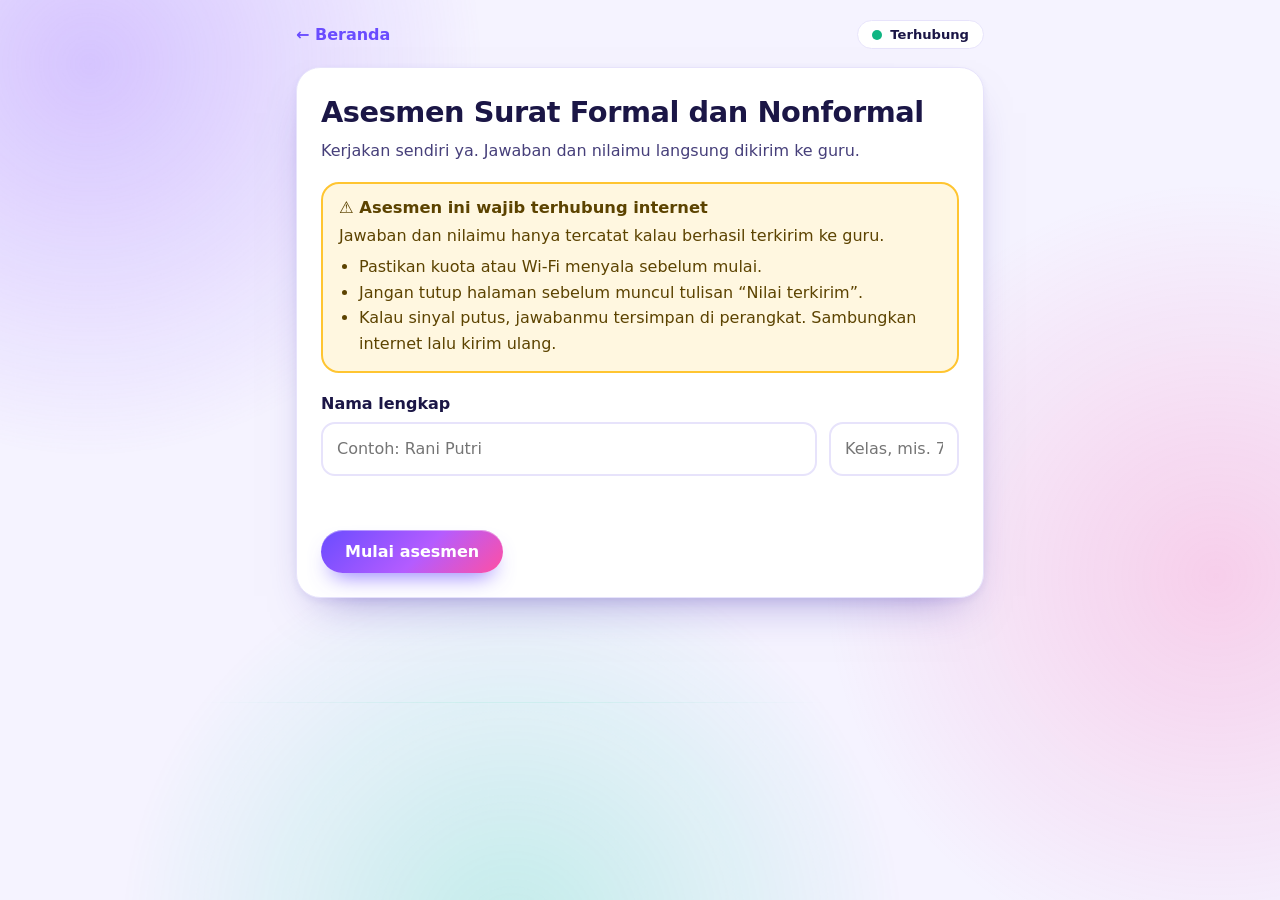
==== asesmen.html @ 4708975e "Add files via upload" ====
<!DOCTYPE html>
<html lang="id">
<head>
<meta charset="utf-8">
<meta name="viewport" content="width=device-width, initial-scale=1">
<meta name="theme-color" content="#6a4cff">
<title>Asesmen | Literasa</title>
<link rel="manifest" href="manifest.json">
<link rel="stylesheet" href="literasa.css">
<style>
.wrap{max-width:720px;margin:0 auto;padding:20px 16px 80px}
.top{display:flex;align-items:center;justify-content:space-between;gap:12px;margin-bottom:18px}
.back{color:var(--v);font-weight:700;text-decoration:none}
.pill{display:inline-flex;align-items:center;gap:8px;padding:6px 14px;border-radius:999px;font:700 .82rem var(--f-h);background:var(--card);border:1px solid var(--line)}
.pill i{width:10px;height:10px;border-radius:50%;background:var(--bad);display:block}
.pill.on i{background:var(--ok)}
.card{background:var(--card);border:1px solid var(--line);border-radius:24px;padding:24px;box-shadow:var(--sh);animation:inn .5s both}
h1{margin:.1em 0 .3em;font-size:1.8rem;line-height:1.2}
.sub{color:var(--ink2);margin:0 0 6px}
.warn{background:#fff7e0;border:2px solid var(--sun);border-radius:18px;padding:14px 16px;margin:18px 0;color:#5c4300}
.warn b{display:block;font:700 1.02rem var(--f-h);margin-bottom:6px}
.warn ul{margin:6px 0 0;padding-left:20px}
.alert{background:#ffe9ed;border:2px solid var(--bad);color:#7a1226;border-radius:14px;padding:10px 14px;margin:12px 0;font-weight:600}
label{display:block;font-weight:700;margin:16px 0 6px}
input[type=text],textarea{width:100%;font:inherit;padding:12px 14px;border:2px solid var(--line);border-radius:14px;background:#fff;color:var(--ink)}
input:focus,textarea:focus{outline:none;border-color:var(--v)}
.row{display:grid;grid-template-columns:1fr 130px;gap:12px}
.err{color:var(--bad);font-weight:700;min-height:1.4em;margin:10px 0 0}
.actions{display:flex;gap:10px;justify-content:space-between;margin-top:22px;flex-wrap:wrap}
.btn.ghost{background:var(--tint);color:var(--v);box-shadow:none}
.btn.ghost:disabled{background:var(--tint);color:#a9a5cf}
.meta{display:flex;justify-content:space-between;align-items:center;font:700 .9rem var(--f-h);color:var(--mut);margin-bottom:8px}
.track{height:10px;background:var(--tint);border-radius:99px;overflow:hidden;margin-bottom:20px}
.track div{height:100%;width:0;background:var(--g1);border-radius:99px;transition:width .4s var(--spring)}
.q{font:600 1.15rem/1.5 var(--f-b);margin:0 0 16px}
.opt{display:flex;gap:12px;align-items:center;width:100%;text-align:left;font:inherit;font-weight:600;color:var(--ink);background:#fff;border:2px solid var(--line);border-radius:16px;padding:12px 14px;margin-bottom:10px;cursor:pointer;transition:border-color .2s,background .2s}
.opt:hover{border-color:var(--v2)}
.opt i{flex:none;width:32px;height:32px;border-radius:10px;background:var(--tint);color:var(--v);display:grid;place-items:center;font:700 .95rem var(--f-h);font-style:normal}
.opt.sel{border-color:var(--v);background:var(--tint)}
.opt.sel i{background:var(--v);color:#fff}
.skor{font:800 4rem/1 var(--f-h);margin:10px 0;background:var(--g1);-webkit-background-clip:text;background-clip:text;color:transparent}
.center{text-align:center}
[hidden]{display:none!important}
@media(max-width:480px){.row{grid-template-columns:1fr}}
</style>
</head>
<body>
<div class="aurora"><i></i><i></i><i></i></div>
<main class="wrap">
  <div class="top">
    <a class="back" href="index.html">← Beranda</a>
    <span class="pill" id="net"><i></i><span>Memeriksa…</span></span>
  </div>

  <!-- 1. Gerbang: peringatan wajib internet -->
  <section class="card" id="gate">
    <h1>Asesmen Surat Formal dan Nonformal</h1>
    <p class="sub">Kerjakan sendiri ya. Jawaban dan nilaimu langsung dikirim ke guru.</p>

    <div class="warn" role="alert">
      <b>⚠️ Asesmen ini wajib terhubung internet</b>
      Jawaban dan nilaimu hanya tercatat kalau berhasil terkirim ke guru.
      <ul>
        <li>Pastikan kuota atau Wi-Fi menyala sebelum mulai.</li>
        <li>Jangan tutup halaman sebelum muncul tulisan “Nilai terkirim”.</li>
        <li>Kalau sinyal putus, jawabanmu tersimpan di perangkat. Sambungkan internet lalu kirim ulang.</li>
      </ul>
    </div>
    <div class="alert" id="offmsg" hidden>Kamu sedang offline. Tombol mulai aktif lagi setelah internet tersambung.</div>

    <label for="nama">Nama lengkap</label>
    <div class="row">
      <input type="text" id="nama" maxlength="80" autocomplete="name" placeholder="Contoh: Rani Putri">
      <input type="text" id="kelas" maxlength="10" placeholder="Kelas, mis. 7A" aria-label="Kelas">
    </div>
    <p class="err" id="err" role="status"></p>
    <div class="actions">
      <button class="btn" id="mulai" type="button">Mulai asesmen</button>
    </div>
  </section>

  <!-- 2. Soal -->
  <section class="card" id="quiz" hidden>
    <div class="alert" id="qwarn" hidden>Koneksi terputus. Kamu masih bisa menjawab, tapi internet harus menyala saat menekan Kirim.</div>
    <div class="meta"><span id="no"></span><span id="who"></span></div>
    <div class="track"><div id="bar"></div></div>
    <p class="q" id="teks"></p>
    <div id="opsi"></div>
    <div class="actions">
      <button class="btn ghost" id="prev" type="button">Sebelumnya</button>
      <button class="btn" id="next" type="button">Berikutnya</button>
      <button class="btn" id="kirim" type="button" hidden>Selesai dan kirim</button>
    </div>
  </section>

  <!-- 3. Pengiriman dan hasil -->
  <section class="card center" id="done" hidden>
    <h1 id="djudul">Mengirim jawaban…</h1>
    <div class="skor" id="dskor" hidden></div>
    <p class="sub" id="dstat"></p>
    <div class="actions" style="justify-content:center">
      <button class="btn" id="retry" type="button" hidden>Kirim ulang</button>
      <a class="btn" id="home" href="index.html" hidden>Kembali ke beranda</a>
    </div>
  </section>
</main>

<script>
/* ===== PENGATURAN: ganti dua baris ini ===== */
const URL_SHEET='https://script.google.com/macros/s/AKfycbwbvzSiBjt3e737lw__3G7nN9aGJKggZ-OOGDJ2PV_Izs_ZrsFRIi8UOTPa1bT-XPfjow/exec';
const SECRET='BAGUSWINDUAJI';

/* ===== SOAL (contoh, ganti dengan soalmu) =====
   id harus sama dengan id di KUNCI pada Code.gs.
   Kunci jawaban TIDAK ditaruh di sini, supaya tidak bisa diintip siswa. */
const SOAL=[
 {id:'q1',tipe:'pg',teks:'Ciri surat formal yang tepat adalah…',opsi:['Memakai bahasa santai dan emotikon','Memakai kop surat dan bahasa baku','Ditulis tanpa salam pembuka','Memakai singkatan gaul']},
 {id:'q2',tipe:'pg',teks:'Surat kepada sahabat untuk bercerita tentang liburan termasuk surat…',opsi:['Nonformal','Dinas','Niaga','Resmi']},
 {id:'q3',tipe:'pg',teks:'Bagian atas surat resmi yang memuat identitas dan alamat instansi disebut…',opsi:['Salam penutup','Isi surat','Kop surat','Lampiran']},
 {id:'q4',tipe:'pg',teks:'Salam pembuka yang tepat pada surat formal adalah…',opsi:['Halo, apa kabar?','Hai, Bapak!','Sobat,','Dengan hormat,']},
 {id:'q5',tipe:'pg',teks:'Pada surat resmi, “Hal” berarti…',opsi:['Alamat penerima','Tanggal surat','Perihal atau pokok isi surat','Lampiran']},
 {id:'q6',tipe:'pg',teks:'Salam penutup yang tepat pada surat formal adalah…',opsi:['Dadah, sampai jumpa!','Hormat kami,','Peluk cium,','Salam kece,']},
 {id:'q7',tipe:'pg',teks:'Kalimat pembuka yang cocok untuk surat nonformal adalah…',opsi:['Hai, Rani! Apa kabarmu?','Yth. Bapak Kepala Sekolah','Perihal permohonan izin','Dengan ini kami memberitahukan']},
 {id:'q8',tipe:'pg',teks:'Singkatan “Yth.” berarti…',opsi:['Yang tertua','Yang tegas','Yang terhormat','Yang terhubung']},
 {id:'q9',tipe:'pg',teks:'“Dengan hormat, kami mengundang Bapak/Ibu Wali Murid untuk menghadiri rapat…” Kutipan ini berasal dari surat…',opsi:['Nonformal','Kaleng','Pribadi','Formal']},
 {id:'q10',tipe:'pg',teks:'Pernyataan yang benar tentang surat nonformal adalah…',opsi:['Wajib memakai nomor surat','Tidak boleh ada salam','Bahasanya boleh akrab tetapi tetap sopan','Harus memakai stempel']},
 {id:'u1',tipe:'uraian',teks:'Tulis dua kalimat pembuka surat undangan rapat dari sekolah untuk wali murid.'}
];

const SK='literasa_asesmen';
const $=s=>document.querySelector(s);
let st=null,idx=0,mengirim=false;

const load=()=>{try{return JSON.parse(localStorage.getItem(SK)||'null')}catch(e){return null}};
const save=()=>{try{localStorage.setItem(SK,JSON.stringify(st))}catch(e){}};
const uid=()=>(crypto.randomUUID&&crypto.randomUUID())||Date.now()+'-'+Math.random().toString(36).slice(2);
function show(id){['gate','quiz','done'].forEach(x=>$('#'+x).hidden=(x!==id));window.scrollTo(0,0)}

/* ---------- status koneksi ---------- */
function net(){
  const on=navigator.onLine;
  $('#net').className='pill'+(on?' on':'');
  $('#net span').textContent=on?'Terhubung':'Tidak ada internet';
  $('#mulai').disabled=!on;
  $('#offmsg').hidden=on;
  $('#qwarn').hidden=on;
  if(on&&st&&st.selesai&&!$('#done').hidden&&!mengirim)kirim();
}
addEventListener('online',net);
addEventListener('offline',net);

async function cekServer(){
  if(!navigator.onLine)return false;
  const c=new AbortController(),t=setTimeout(()=>c.abort(),8000);
  try{
    const r=await fetch(URL_SHEET+'?ping='+Date.now(),{signal:c.signal,cache:'no-store'});
    const j=await r.json();
    return !!j.ok;
  }catch(e){return false}
  finally{clearTimeout(t)}
}

/* ---------- mulai ---------- */
async function mulai(){
  const nama=$('#nama').value.trim(),kelas=$('#kelas').value.trim().toUpperCase();
  if(nama.length<3||!kelas){$('#err').textContent='Isi nama lengkap dan kelas dulu.';return}
  $('#err').textContent='';
  const b=$('#mulai');b.disabled=true;b.textContent='Memeriksa koneksi…';
  const ok=await cekServer();
  b.textContent='Mulai asesmen';b.disabled=!navigator.onLine;
  if(!ok){$('#err').textContent='Belum bisa terhubung ke server guru. Pastikan internet menyala, lalu coba lagi.';return}

  const lama=load();
  if(lama&&lama.nama===nama&&lama.kelas===kelas){st=lama}
  else{st={id:uid(),nama,kelas,mulai:new Date().toISOString(),jawaban:{},selesai:false,idx:0};save()}

  $('#who').textContent=st.nama+' · '+st.kelas;
  if(st.selesai){show('done');kirim();return}
  idx=st.idx||0;show('quiz');render();
}
$('#mulai').onclick=mulai;

/* ---------- tampil soal ---------- */
function render(){
  const q=SOAL[idx];st.idx=idx;save();
  $('#no').textContent='Soal '+(idx+1)+' dari '+SOAL.length;
  $('#bar').style.width=((idx+1)/SOAL.length*100)+'%';
  $('#teks').textContent=q.teks;
  const box=$('#opsi');box.innerHTML='';
  if(q.tipe==='pg'){
    q.opsi.forEach((t,i)=>{
      const h='ABCD'[i],b=document.createElement('button');
      b.type='button';b.className='opt'+(st.jawaban[q.id]===h?' sel':'');
      const k=document.createElement('i'),s=document.createElement('span');
      k.textContent=h;s.textContent=t;b.append(k,s);
      b.onclick=()=>{st.jawaban[q.id]=h;save();render()};
      box.appendChild(b);
    });
  }else{
    const t=document.createElement('textarea');
    t.rows=5;t.maxLength=600;t.placeholder='Tulis jawabanmu di sini…';t.value=st.jawaban[q.id]||'';
    t.setAttribute('aria-label','Jawaban uraian');
    t.oninput=()=>{st.jawaban[q.id]=t.value;save()};
    box.appendChild(t);
  }
  $('#prev').disabled=idx===0;
  const akhir=idx===SOAL.length-1;
  $('#next').hidden=akhir;$('#kirim').hidden=!akhir;
}
$('#prev').onclick=()=>{if(idx>0){idx--;render()}};
$('#next').onclick=()=>{if(idx<SOAL.length-1){idx++;render()}};

$('#kirim').onclick=()=>{
  const kosong=SOAL.filter(q=>!String(st.jawaban[q.id]||'').trim()).length;
  if(kosong&&!confirm('Masih ada '+kosong+' soal belum dijawab. Tetap kirim?'))return;
  if(!navigator.onLine){alert('Kamu sedang offline. Sambungkan internet dulu, lalu tekan Selesai dan kirim lagi.');return}
  st.selesai=true;save();show('done');kirim();
};

/* ---------- kirim ke guru ---------- */
async function kirim(){
  if(mengirim||!st)return;
  mengirim=true;
  $('#djudul').textContent='Mengirim jawaban…';
  $('#dskor').hidden=true;$('#retry').hidden=true;$('#home').hidden=true;
  $('#dstat').textContent='Jangan tutup halaman ini.';
  try{
    const r=await fetch(URL_SHEET,{
      method:'POST',
      headers:{'Content-Type':'text/plain;charset=utf-8'},
      body:JSON.stringify({secret:SECRET,id:st.id,nama:st.nama,kelas:st.kelas,mulai:st.mulai,jawaban:st.jawaban})
    });
    const j=await r.json();
    if(!j.ok)throw new Error(j.error||'Server menolak data');
    localStorage.removeItem(SK);
    $('#djudul').textContent='Nilai terkirim ✅';
    $('#dskor').textContent=j.skor;$('#dskor').hidden=false;
    $('#dstat').textContent='Benar '+j.benar+' dari '+j.total+' soal pilihan ganda. Jawaban uraian akan dinilai guru.';
    $('#home').hidden=false;
    st=null;
  }catch(e){
    $('#djudul').textContent='Belum terkirim';
    $('#dstat').textContent='Jawabanmu aman tersimpan di perangkat ini. Pastikan internet menyala, lalu tekan Kirim ulang. Jangan hapus data browser. ('+(e.message||'koneksi gagal')+')';
    $('#retry').hidden=false;
  }finally{mengirim=false}
}
$('#retry').onclick=()=>{if(!navigator.onLine){alert('Internet belum tersambung.');return}kirim()};

/* ---------- cegah tertutup tanpa sengaja ---------- */
addEventListener('beforeunload',e=>{if(st){e.preventDefault();e.returnValue=''}});

/* ---------- pulihkan sesi yang belum terkirim ---------- */
(function(){
  const lama=load();
  if(lama){$('#nama').value=lama.nama;$('#kelas').value=lama.kelas;
    $('#err').style.color='var(--ink2)';
    $('#err').textContent=lama.selesai?'Ada jawaban yang belum terkirim. Tekan Mulai untuk mengirimnya.':'Ada asesmen yang belum selesai. Tekan Mulai untuk melanjutkan.'}
  net();
})();
</script>
</body>
</html>
---- literasa.css ----
/* ===========================================================
   LITERASA — sistem desain bersama (modern, ramah SMP)
   Dipakai oleh: index, surat, ayo-bermain, detektif-surat
   =========================================================== */
@property --p{syntax:'<number>';inherits:false;initial-value:0}
:root{
  --ink:#1b1646;--ink2:#463f7a;--mut:#6d6a93;
  --bg:#f5f3ff;--card:#fff;--line:#e7e3fb;--tint:#efebff;
  --v:#6a4cff;--v2:#9a6bff;--pink:#ff4fa3;--mint:#14d6a2;--sun:#ffc531;--sky:#35b8ff;--coral:#ff7a59;
  --ok:#0fb582;--bad:#ef4560;
  --g1:linear-gradient(135deg,#6a4cff 0%,#b45cff 55%,#ff4fa3 100%);
  --g2:linear-gradient(135deg,#14d6a2,#35b8ff);
  --g3:linear-gradient(135deg,#ffc531,#ff7a59);
  --sh:0 22px 44px -24px rgba(61,38,170,.5),0 3px 10px rgba(61,38,170,.07);
  --sh-s:0 8px 18px -10px rgba(61,38,170,.4),0 1px 3px rgba(61,38,170,.06);
  --spring:cubic-bezier(.34,1.56,.64,1);
  --f-h:"Outfit","Plus Jakarta Sans",system-ui,sans-serif;
  --f-b:"Plus Jakarta Sans",system-ui,-apple-system,sans-serif;
}
*{box-sizing:border-box}
html{-webkit-text-size-adjust:100%;scroll-behavior:smooth}
body{margin:0;background:var(--bg);color:var(--ink);font:500 16px/1.6 var(--f-b)}
h1,h2,h3{font-family:var(--f-h);letter-spacing:-.015em}
:focus-visible{outline:3px solid var(--sky);outline-offset:3px;border-radius:10px}

/* ---------- latar bergerak (aurora) ---------- */
.aurora{position:fixed;inset:0;z-index:-1;overflow:hidden;pointer-events:none}
.aurora i{position:absolute;display:block;border-radius:50%;width:70vmax;height:70vmax;will-change:transform}
.aurora i:nth-child(1){background:radial-gradient(circle,rgba(154,107,255,.34) 0,transparent 62%);left:-28vmax;top:-30vmax;animation:dr1 28s ease-in-out infinite alternate}
.aurora i:nth-child(2){background:radial-gradient(circle,rgba(255,79,163,.22) 0,transparent 62%);right:-30vmax;top:10vmax;animation:dr2 34s ease-in-out infinite alternate}
.aurora i:nth-child(3){background:radial-gradient(circle,rgba(20,214,162,.22) 0,transparent 62%);left:5vmax;bottom:-38vmax;animation:dr3 38s ease-in-out infinite alternate}
@keyframes dr1{to{transform:translate(18vmax,12vmax) scale(1.15)}}
@keyframes dr2{to{transform:translate(-20vmax,16vmax) scale(.9)}}
@keyframes dr3{to{transform:translate(16vmax,-14vmax) scale(1.2)}}

/* ---------- keyframes umum ---------- */
@keyframes inn{from{opacity:0;transform:translateY(14px)}}
@keyframes pop{0%{transform:scale(.6);opacity:0}60%{transform:scale(1.08)}100%{transform:scale(1);opacity:1}}
@keyframes bob{50%{transform:translateY(-7px)}}
@keyframes float{50%{transform:translate(8px,-16px)}}
@keyframes shake{20%{transform:translateX(-7px)}40%{transform:translateX(6px)}60%{transform:translateX(-4px)}80%{transform:translateX(3px)}}
@keyframes spin{to{transform:rotate(360deg)}}
@keyframes rip{to{transform:scale(1);opacity:0}}
@keyframes shine{from{transform:translateX(-160%) skewX(-20deg)}to{transform:translateX(260%) skewX(-20deg)}}

/* ---------- tombol ---------- */
.btn{appearance:none;border:0;cursor:pointer;position:relative;overflow:hidden;display:inline-block;text-decoration:none;
  font:700 1rem var(--f-h);color:#fff;background:var(--g1);padding:12px 24px;border-radius:999px;
  box-shadow:0 12px 22px -10px rgba(106,76,255,.8),inset 0 1px 0 rgba(255,255,255,.4);
  transition:transform .3s var(--spring),box-shadow .3s}
.btn:hover{transform:translateY(-2px) scale(1.04);box-shadow:0 16px 26px -10px rgba(106,76,255,.85),inset 0 1px 0 rgba(255,255,255,.4)}
.btn:active{transform:scale(.95)}
.btn:disabled{background:#cbc8e2;box-shadow:none;cursor:not-allowed;transform:none}
.btn.sm{padding:7px 16px;font-size:.86rem}
.rip{position:absolute;border-radius:50%;background:rgba(255,255,255,.55);transform:scale(0);animation:rip .65s ease-out forwards;pointer-events:none}

/* ---------- muncul saat digulir ---------- */
.rv{opacity:0;transform:translateY(24px) scale(.97);transition:opacity .6s ease,transform .7s var(--spring)}
.rv.rv-in{opacity:1;transform:none}

/* ---------- konfeti emoji ---------- */
.cf{position:fixed;top:-40px;z-index:300;pointer-events:none;animation:cfall 2.2s cubic-bezier(.3,.1,.6,1) forwards}
@keyframes cfall{to{transform:translate(var(--dx,0),112vh) rotate(560deg)}}

@media(prefers-reduced-motion:reduce){*,*::before,*::after{animation:none!important;transition:none!important;scroll-behavior:auto!important}}
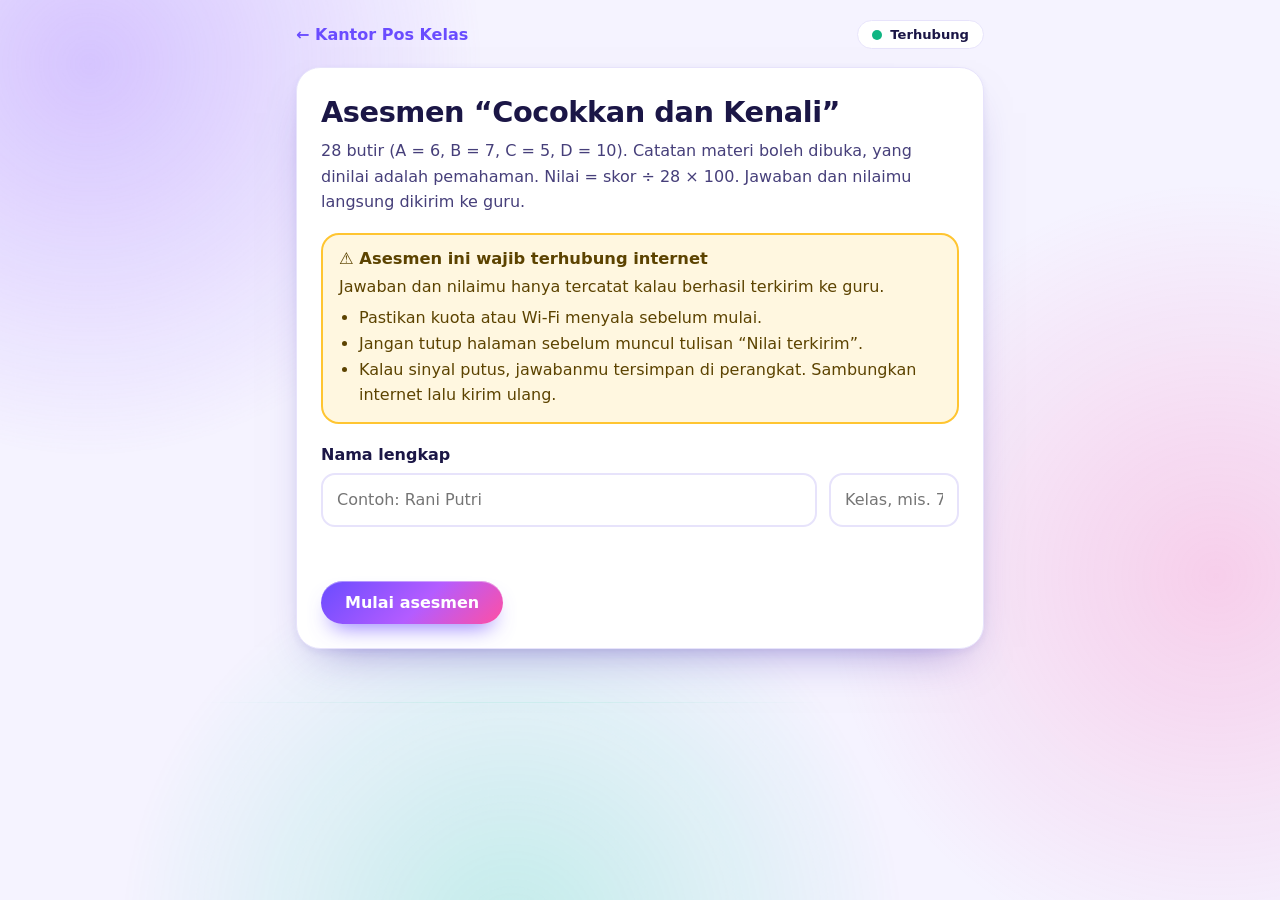
==== commit 7b7703ac: "Add files via upload" ====
--- a/asesmen.html
+++ b/asesmen.html
@@ -48,14 +48,14 @@
 <div class="aurora"><i></i><i></i><i></i></div>
 <main class="wrap">
   <div class="top">
-    <a class="back" href="index.html">← Beranda</a>
+    <a class="back" href="surat.html">← Kantor Pos Kelas</a>
     <span class="pill" id="net"><i></i><span>Memeriksa…</span></span>
   </div>
 
   <!-- 1. Gerbang: peringatan wajib internet -->
   <section class="card" id="gate">
-    <h1>Asesmen Surat Formal dan Nonformal</h1>
-    <p class="sub">Kerjakan sendiri ya. Jawaban dan nilaimu langsung dikirim ke guru.</p>
+    <h1>Asesmen “Cocokkan dan Kenali”</h1>
+    <p class="sub">28 butir (A = 6, B = 7, C = 5, D = 10). Catatan materi boleh dibuka, yang dinilai adalah pemahaman. Nilai = skor ÷ 28 × 100. Jawaban dan nilaimu langsung dikirim ke guru.</p>
 
     <div class="warn" role="alert">
       <b>⚠️ Asesmen ini wajib terhubung internet</b>
@@ -105,29 +105,47 @@
   </section>
 </main>
 
+<script src="literasa.js"></script>
 <script>
 /* ===== PENGATURAN: ganti dua baris ini ===== */
 const URL_SHEET='https://script.google.com/macros/s/AKfycbwbvzSiBjt3e737lw__3G7nN9aGJKggZ-OOGDJ2PV_Izs_ZrsFRIi8UOTPa1bT-XPfjow/exec';
 const SECRET='BAGUSWINDUAJI';
 
-/* ===== SOAL (contoh, ganti dengan soalmu) =====
-   id harus sama dengan id di KUNCI pada Code.gs.
-   Kunci jawaban TIDAK ditaruh di sini, supaya tidak bisa diintip siswa. */
+/* ===== SOAL: 28 butir “Cocokkan dan Kenali” (A=6, B=7, C=5, D=10).
+   Kunci jawaban TIDAK ada di sini, hanya di Code.gs (Apps Script),
+   jadi tidak bisa diintip siswa lewat “lihat sumber halaman”. ===== */
 const SOAL=[
- {id:'q1',tipe:'pg',teks:'Ciri surat formal yang tepat adalah…',opsi:['Memakai bahasa santai dan emotikon','Memakai kop surat dan bahasa baku','Ditulis tanpa salam pembuka','Memakai singkatan gaul']},
- {id:'q2',tipe:'pg',teks:'Surat kepada sahabat untuk bercerita tentang liburan termasuk surat…',opsi:['Nonformal','Dinas','Niaga','Resmi']},
- {id:'q3',tipe:'pg',teks:'Bagian atas surat resmi yang memuat identitas dan alamat instansi disebut…',opsi:['Salam penutup','Isi surat','Kop surat','Lampiran']},
- {id:'q4',tipe:'pg',teks:'Salam pembuka yang tepat pada surat formal adalah…',opsi:['Halo, apa kabar?','Hai, Bapak!','Sobat,','Dengan hormat,']},
- {id:'q5',tipe:'pg',teks:'Pada surat resmi, “Hal” berarti…',opsi:['Alamat penerima','Tanggal surat','Perihal atau pokok isi surat','Lampiran']},
- {id:'q6',tipe:'pg',teks:'Salam penutup yang tepat pada surat formal adalah…',opsi:['Dadah, sampai jumpa!','Hormat kami,','Peluk cium,','Salam kece,']},
- {id:'q7',tipe:'pg',teks:'Kalimat pembuka yang cocok untuk surat nonformal adalah…',opsi:['Hai, Rani! Apa kabarmu?','Yth. Bapak Kepala Sekolah','Perihal permohonan izin','Dengan ini kami memberitahukan']},
- {id:'q8',tipe:'pg',teks:'Singkatan “Yth.” berarti…',opsi:['Yang tertua','Yang tegas','Yang terhormat','Yang terhubung']},
- {id:'q9',tipe:'pg',teks:'“Dengan hormat, kami mengundang Bapak/Ibu Wali Murid untuk menghadiri rapat…” Kutipan ini berasal dari surat…',opsi:['Nonformal','Kaleng','Pribadi','Formal']},
- {id:'q10',tipe:'pg',teks:'Pernyataan yang benar tentang surat nonformal adalah…',opsi:['Wajib memakai nomor surat','Tidak boleh ada salam','Bahasanya boleh akrab tetapi tetap sopan','Harus memakai stempel']},
- {id:'u1',tipe:'uraian',teks:'Tulis dua kalimat pembuka surat undangan rapat dari sekolah untuk wali murid.'}
+ {"id": "q1", "tipe": "pg", "teks": "Bagian A. Struktur surat formal: <i>SMP NEGERI 3 CONTOH, Jalan Merdeka No. 5 (bagian paling atas)</i>", "opsi": ["Kop surat", "Nomor surat", "Lampiran", "Hal (perihal)", "Tempat dan tanggal", "Alamat tujuan", "Salam pembuka", "Salam penutup", "Tanda tangan dan nama terang"]},
+ {"id": "q2", "tipe": "pg", "teks": "Bagian A. Struktur surat formal: <i>Nomor: 118/SMP3/XI/2026</i>", "opsi": ["Kop surat", "Nomor surat", "Lampiran", "Hal (perihal)", "Tempat dan tanggal", "Alamat tujuan", "Salam pembuka", "Salam penutup", "Tanda tangan dan nama terang"]},
+ {"id": "q3", "tipe": "pg", "teks": "Bagian A. Struktur surat formal: <i>Lampiran: 2 berkas</i>", "opsi": ["Kop surat", "Nomor surat", "Lampiran", "Hal (perihal)", "Tempat dan tanggal", "Alamat tujuan", "Salam pembuka", "Salam penutup", "Tanda tangan dan nama terang"]},
+ {"id": "q4", "tipe": "pg", "teks": "Bagian A. Struktur surat formal: <i>Hal: Permohonan peminjaman lapangan</i>", "opsi": ["Kop surat", "Nomor surat", "Lampiran", "Hal (perihal)", "Tempat dan tanggal", "Alamat tujuan", "Salam pembuka", "Salam penutup", "Tanda tangan dan nama terang"]},
+ {"id": "q5", "tipe": "pg", "teks": "Bagian A. Struktur surat formal: <i>Yth. Ketua RW 05 di Tempat</i>", "opsi": ["Kop surat", "Nomor surat", "Lampiran", "Hal (perihal)", "Tempat dan tanggal", "Alamat tujuan", "Salam pembuka", "Salam penutup", "Tanda tangan dan nama terang"]},
+ {"id": "q6", "tipe": "pg", "teks": "Bagian A. Struktur surat formal: <i>Hormat kami,</i>", "opsi": ["Kop surat", "Nomor surat", "Lampiran", "Hal (perihal)", "Tempat dan tanggal", "Alamat tujuan", "Salam pembuka", "Salam penutup", "Tanda tangan dan nama terang"]},
+ {"id": "q7", "tipe": "pg", "teks": "Bagian B. Struktur surat nonformal: <i>[1] Surabaya, 12 November 2026</i>", "opsi": ["Tempat dan tanggal", "Salam pembuka", "Pembuka isi", "Isi surat", "Penutup isi", "Salam penutup", "Nama pengirim"]},
+ {"id": "q8", "tipe": "pg", "teks": "Bagian B. Struktur surat nonformal: <i>[2] Hai, Fira!</i>", "opsi": ["Tempat dan tanggal", "Salam pembuka", "Pembuka isi", "Isi surat", "Penutup isi", "Salam penutup", "Nama pengirim"]},
+ {"id": "q9", "tipe": "pg", "teks": "Bagian B. Struktur surat nonformal: <i>[3] Apa kabar? Semoga kamu dan keluargamu sehat, ya.</i>", "opsi": ["Tempat dan tanggal", "Salam pembuka", "Pembuka isi", "Isi surat", "Penutup isi", "Salam penutup", "Nama pengirim"]},
+ {"id": "q10", "tipe": "pg", "teks": "Bagian B. Struktur surat nonformal: <i>[4] Aku mau cerita kalau minggu lalu kelasku ikut lomba mading dan dapat juara dua. ...</i>", "opsi": ["Tempat dan tanggal", "Salam pembuka", "Pembuka isi", "Isi surat", "Penutup isi", "Salam penutup", "Nama pengirim"]},
+ {"id": "q11", "tipe": "pg", "teks": "Bagian B. Struktur surat nonformal: <i>[5] Kapan-kapan main ke sekolahku, yuk. Balas suratku, ya.</i>", "opsi": ["Tempat dan tanggal", "Salam pembuka", "Pembuka isi", "Isi surat", "Penutup isi", "Salam penutup", "Nama pengirim"]},
+ {"id": "q12", "tipe": "pg", "teks": "Bagian B. Struktur surat nonformal: <i>[6] Salam hangat,</i>", "opsi": ["Tempat dan tanggal", "Salam pembuka", "Pembuka isi", "Isi surat", "Penutup isi", "Salam penutup", "Nama pengirim"]},
+ {"id": "q13", "tipe": "pg", "teks": "Bagian B. Struktur surat nonformal: <i>[7] Gita</i>", "opsi": ["Tempat dan tanggal", "Salam pembuka", "Pembuka isi", "Isi surat", "Penutup isi", "Salam penutup", "Nama pengirim"]},
+ {"id": "q14", "tipe": "pg", "teks": "Bagian C. Kaidah: “Saya memohon izin tidak mengikuti pelajaran karena sakit.”", "opsi": ["Ragam bahasa baku", "Ragam bahasa akrab", "Kata sapaan hormat", "Ungkapan santun"]},
+ {"id": "q15", "tipe": "pg", "teks": "Bagian C. Kaidah: “Gimana kabarmu? Aku kangen banget, nih.”", "opsi": ["Ragam bahasa baku", "Ragam bahasa akrab", "Kata sapaan hormat", "Ungkapan santun"]},
+ {"id": "q16", "tipe": "pg", "teks": "Bagian C. Kaidah: “Atas perhatian Bapak/Ibu, kami mengucapkan terima kasih.”", "opsi": ["Ragam bahasa baku", "Ragam bahasa akrab", "Kata sapaan hormat", "Ungkapan santun"]},
+ {"id": "q17", "tipe": "pg", "teks": "Bagian C. Penulisan yang benar", "opsi": ["Rapat dilaksanakan dirumah Ketua RW hari sabtu.", "Rapat dilaksanakan di rumah Ketua RW pada hari Sabtu."]},
+ {"id": "q18", "tipe": "pg", "teks": "Bagian C. Penulisan yang benar", "opsi": ["Kami mohon ijin dan mengucapkan terimakasih.", "Kami mohon izin dan mengucapkan terima kasih."]},
+ {"id": "q19", "tipe": "pg", "teks": "Bagian D no. 1: jenis surat ini? “Yth. Bapak/Ibu Guru SMP Negeri 3 Contoh. Dengan hormat, kami mengundang Bapak/Ibu menghadiri rapat persiapan perpisahan ... Atas kehadiran Bapak/Ibu, kami mengucapkan terima kasih.”", "opsi": ["Formal", "Nonformal"]},
+ {"id": "q20", "tipe": "pg", "teks": "Bagian D no. 1: petunjuk yang paling tepat?", "opsi": ["Memakai “Yth.”, “Dengan hormat”, dan bahasa baku", "Memakai kata “kamu” dan “nih”", "Ditulis dengan tulisan tangan", "Tidak menyebut hari dan tanggal"]},
+ {"id": "q21", "tipe": "pg", "teks": "Bagian D no. 2: jenis surat ini? “Hai, Salsa! Gimana liburanmu? Aku kemarin ikut ayah mancing ... Besok main ke rumahku, yuk!”", "opsi": ["Formal", "Nonformal"]},
+ {"id": "q22", "tipe": "pg", "teks": "Bagian D no. 2: petunjuk yang paling tepat?", "opsi": ["Memakai kop surat dan nomor surat", "Ditujukan kepada lembaga", "Sapaan akrab dan bahasa santai kepada teman", "Memakai kata “mohon” dan “berkenan”"]},
+ {"id": "q23", "tipe": "pg", "teks": "Bagian D no. 3: jenis surat ini? “Dengan hormat, saya yang bertanda tangan di bawah ini, Doni Saputra, murid kelas VII C, mohon izin tidak mengikuti pelajaran ... Demikian surat ini saya sampaikan. Hormat saya, Doni Saputra.”", "opsi": ["Formal", "Nonformal"]},
+ {"id": "q24", "tipe": "pg", "teks": "Bagian D no. 3: petunjuk yang paling tepat?", "opsi": ["Isinya cerita pengalaman pribadi", "Tujuan memohon izin resmi kepada sekolah dan bahasa baku", "Memakai sapaan nama panggilan", "Memakai salam penutup “Salam sayang”"]},
+ {"id": "q25", "tipe": "pg", "teks": "Bagian D no. 4: jenis surat ini? “Kakek tersayang, Dinda dan keluarga di sini sehat-sehat saja. Kakek jangan lupa jaga kesehatan, ya. Dinda kangen sekali pada Kakek. Salam sayang, Dinda.”", "opsi": ["Formal", "Nonformal"]},
+ {"id": "q26", "tipe": "pg", "teks": "Bagian D no. 4: petunjuk yang paling tepat?", "opsi": ["Ditujukan kepada kakek dengan tujuan menyampaikan kabar dan rindu", "Memakai nomor surat dan lampiran", "Memakai “Yth.” dan “Hormat kami”", "Bahasanya baku dan lugas tanpa sapaan akrab"]},
+ {"id": "q27", "tipe": "pg", "teks": "Bagian D no. 5: jenis surat ini? “Kepada sahabatku Tika, terima kasih banyak atas bantuanmu kemarin. Semoga kamu selalu sehat dan bahagia. Aku sangat senang punya sahabat sepertimu.”", "opsi": ["Formal", "Nonformal"]},
+ {"id": "q28", "tipe": "pg", "teks": "Bagian D no. 5: petunjuk yang paling tepat?", "opsi": ["Bahasanya sopan, jadi pasti formal", "Ditujukan kepada sahabat, tujuan ucapan terima kasih pribadi, tanpa kop, nomor, atau hal", "Memakai kop surat", "Memakai “Yth.”"]}
 ];
 
-const SK='literasa_asesmen';
+const SK='literasa_asesmen_v2';
 const $=s=>document.querySelector(s);
 let st=null,idx=0,mengirim=false;
 
@@ -185,15 +203,15 @@
   const q=SOAL[idx];st.idx=idx;save();
   $('#no').textContent='Soal '+(idx+1)+' dari '+SOAL.length;
   $('#bar').style.width=((idx+1)/SOAL.length*100)+'%';
-  $('#teks').textContent=q.teks;
+  $('#teks').innerHTML=q.teks; // teks soal tulisanmu sendiri (boleh memuat <i>)
   const box=$('#opsi');box.innerHTML='';
   if(q.tipe==='pg'){
     q.opsi.forEach((t,i)=>{
-      const h='ABCD'[i],b=document.createElement('button');
-      b.type='button';b.className='opt'+(st.jawaban[q.id]===h?' sel':'');
+      const b=document.createElement('button');
+      b.type='button';b.className='opt'+(st.jawaban[q.id]===i?' sel':'');
       const k=document.createElement('i'),s=document.createElement('span');
-      k.textContent=h;s.textContent=t;b.append(k,s);
-      b.onclick=()=>{st.jawaban[q.id]=h;save();render()};
+      k.textContent='ABCDEFGHI'[i];s.textContent=t;b.append(k,s);
+      b.onclick=()=>{st.jawaban[q.id]=i;save();render()};
       box.appendChild(b);
     });
   }else{
@@ -211,7 +229,7 @@
 $('#next').onclick=()=>{if(idx<SOAL.length-1){idx++;render()}};
 
 $('#kirim').onclick=()=>{
-  const kosong=SOAL.filter(q=>!String(st.jawaban[q.id]||'').trim()).length;
+  const kosong=SOAL.filter(q=>q.tipe==='pg'?typeof st.jawaban[q.id]!=='number':!String(st.jawaban[q.id]||'').trim()).length;
   if(kosong&&!confirm('Masih ada '+kosong+' soal belum dijawab. Tetap kirim?'))return;
   if(!navigator.onLine){alert('Kamu sedang offline. Sambungkan internet dulu, lalu tekan Selesai dan kirim lagi.');return}
   st.selesai=true;save();show('done');kirim();
@@ -235,7 +253,8 @@
     localStorage.removeItem(SK);
     $('#djudul').textContent='Nilai terkirim ✅';
     $('#dskor').textContent=j.skor;$('#dskor').hidden=false;
-    $('#dstat').textContent='Benar '+j.benar+' dari '+j.total+' soal pilihan ganda. Jawaban uraian akan dinilai guru.';
+    $('#dstat').textContent='Benar '+j.benar+' dari '+j.total+' butir. Nilaimu sudah masuk ke guru.';
+    if(window.Lit&&j.skor>=75)Lit.confetti();
     $('#home').hidden=false;
     st=null;
   }catch(e){
